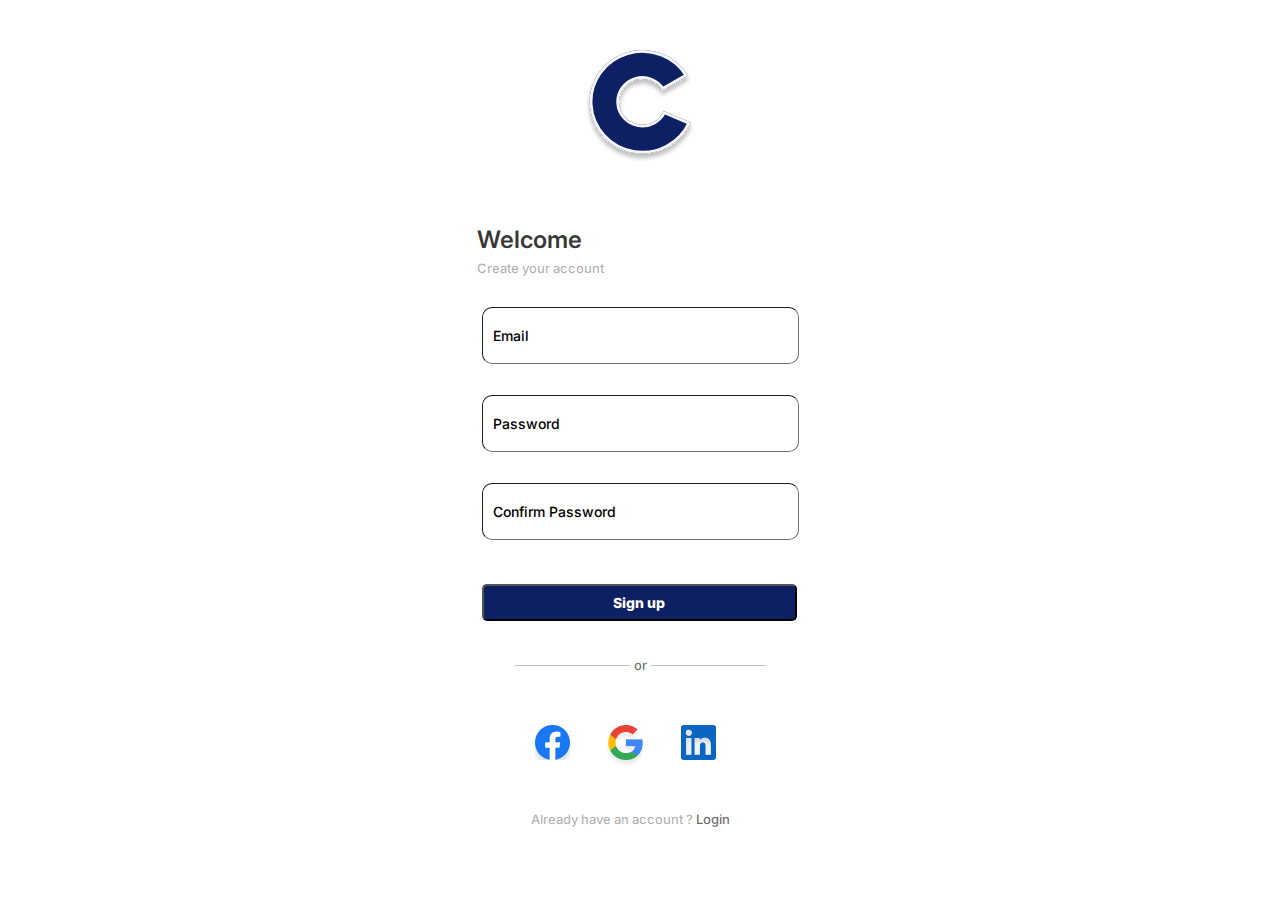
==== signup.html @ 44596222 "Initial commit" ====
<!DOCTYPE html>
<html lang="en">

<head>
    <meta charset="UTF-8">
    <meta name="viewport" content="width=device-width, initial-scale=1.0">
    <title>Login</title>
    <link rel="stylesheet" href="css/style.css">
    <link rel="stylsheet" href="css/reset.css">
</head>

<body>
    <header>
        <img src="/img/Ellipse 1.svg">
    </header>
    <main>
        <div class="head-text">
            <h1>Welcome</h1>
            <p>Create your account</p>
        </div>

        <div class="login-lable">
            <form action="#">
                <!-- <label for="fname">First name:</label> -->
                <input class="input-label" type="text" id="Email" name="Email" placeholder="Email">
                <!-- <label for="lname">Last name:</label> -->
                <input class="input-label" input type="password" name="psw" placeholder="Password">
                <input class="input-label" input type="Confirm Password" name="cpsw" placeholder="Confirm Password">

                <input class="submit" type="submit" value="Sign up">

                <!--                add                button           -->
            </form>
        </div>

        <div class="line-container">
            <div class="long-line"></div>
            <span class="or">or</span>
            <div class="long-line"></div>
        </div>
    </main>

    <footer>
        <div class="icons-box">
            <img class="img-icon" src="logo/Facebook - Original.svg"> <img class="img-icon"
                src="logo/Google - Original.png"> <img class="img-icon" src="logo/LinkedIn - Original.svg">
        </div>
        <div class="sign-up">
            <p>Already have an account ? <a class="sing-up" href="index.html">Login</a>
            </p>
        </div>
    </footer>
</body>

</html>
---- css/style.css ----
@import url('https://fonts.googleapis.com/css2?family=Inter:wght@500;600&family=Plus+Jakarta+Sans:wght@400;500;700;800&display=swap');

* {
    margin: 0;
    padding: 0;
    box-sizing: border-box;
}

body {
    display: flex;
    flex-direction: column;
    align-items: center;
    margin-top: 50px;
}

h1 {
    width: 326px;
    height: 23px;
    flex-shrink: 0;

    color: rgba(0, 0, 0, 0.78);
    font-family: "Inter";
    font-size: 24px;
    font-style: normal;
    font-weight: 600;
    line-height: normal;
    margin: 64px 0px 12px 0px;
}

p {
    color: rgba(0, 0, 0, 0.32);
    font-family: "Inter";
    font-size: 13px;
    font-style: normal;
    font-weight: 500;
    line-height: normal;
}

header {
    display: flex;
    justify-content: center;
    width: 113px;
    height: 111px;
    flex-shrink: 0;
}


main {
    display: flex;
    flex-direction: column;
}

.login-lable {
    display: flex;
    justify-content: center;
}

.input-label {
    display: flex;
    width: 317px;
    height: 57px;
    padding: 10px;
    align-items: flex-start;
    gap: 10px;
    margin-top: 31px;
    border-radius: 10px;

    font-family: "Inter";
    font-size: 14px;
    font-style: normal;
    font-weight: 500;
    line-height: normal;
    border-width: 1px;
}

.input-label::placeholder {
    color: rgba(0, 0, 0, 1);
}

.submit {
    width: 315px;
    height: 37px;
    flex-shrink: 0;
    border-radius: 5px;
    margin: 44px 0px 36px 0px;
    background-color: rgba(13, 32, 99, 1);

    color: rgba(255, 255, 255, 1);

    text-align: center;
    font-family: "Inter";
    font-size: 14px;
    font-style: normal;
    font-weight: 800;
    line-height: normal;
}

.forget-password {
    text-align: center;

}

.forget-password a {
    color: rgba(17, 14, 14, 0.60);
    font-family: "Inter";
    font-size: 13px;
    font-style: normal;
    font-weight: 500;
    line-height: normal;
    text-decoration: none;
}

.icons-box {
    display: flex;
    justify-content: center;
    margin: 52px 0px 43px 0px;
}

.img-icon {
    margin-right: 30px;
}

.sing-up {
    color: rgba(0, 0, 0, 0.60);
    font-family: "Inter";
    font-size: 13px;
    font-style: normal;
    font-weight: 500;
    line-height: normal;
    text-decoration: none;
}

.line-container {
    display: flex;
    align-items: center;
    justify-content: center;
}

.long-line {
    border-bottom: 1px solid rgba(0, 0, 0, 0.25);
}

.long-line {
    width: 115.006px;
}

.or {
    margin: 0px 4px;
    color: rgba(17, 14, 14, 0.60);
    font-family: "Inter";
    font-size: 13px;
    font-style: normal;
    font-weight: 500;
    line-height: normal;
}
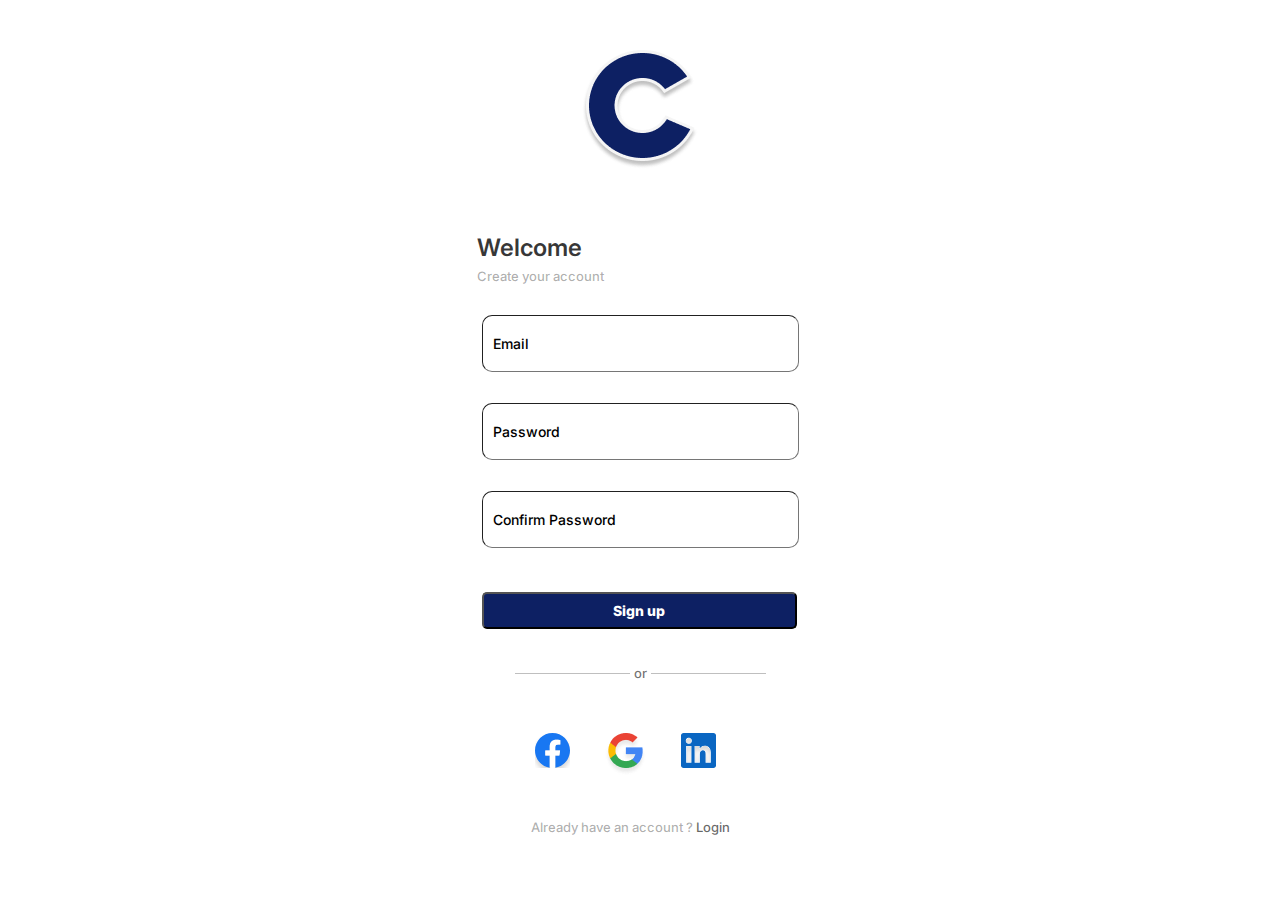
==== commit 9e92939e: "add logo png" ====
--- a/signup.html
+++ b/signup.html
@@ -11,7 +11,7 @@
 
 <body>
     <header>
-        <img src="/img/Ellipse 1.svg">
+        <img src="img/Logo.png">
     </header>
     <main>
         <div class="head-text">
--- a/css/style.css
+++ b/css/style.css
@@ -39,11 +39,13 @@
 header {
     display: flex;
     justify-content: center;
+}
+
+.logo-c {
     width: 113px;
     height: 111px;
     flex-shrink: 0;
 }
-
 
 main {
     display: flex;
